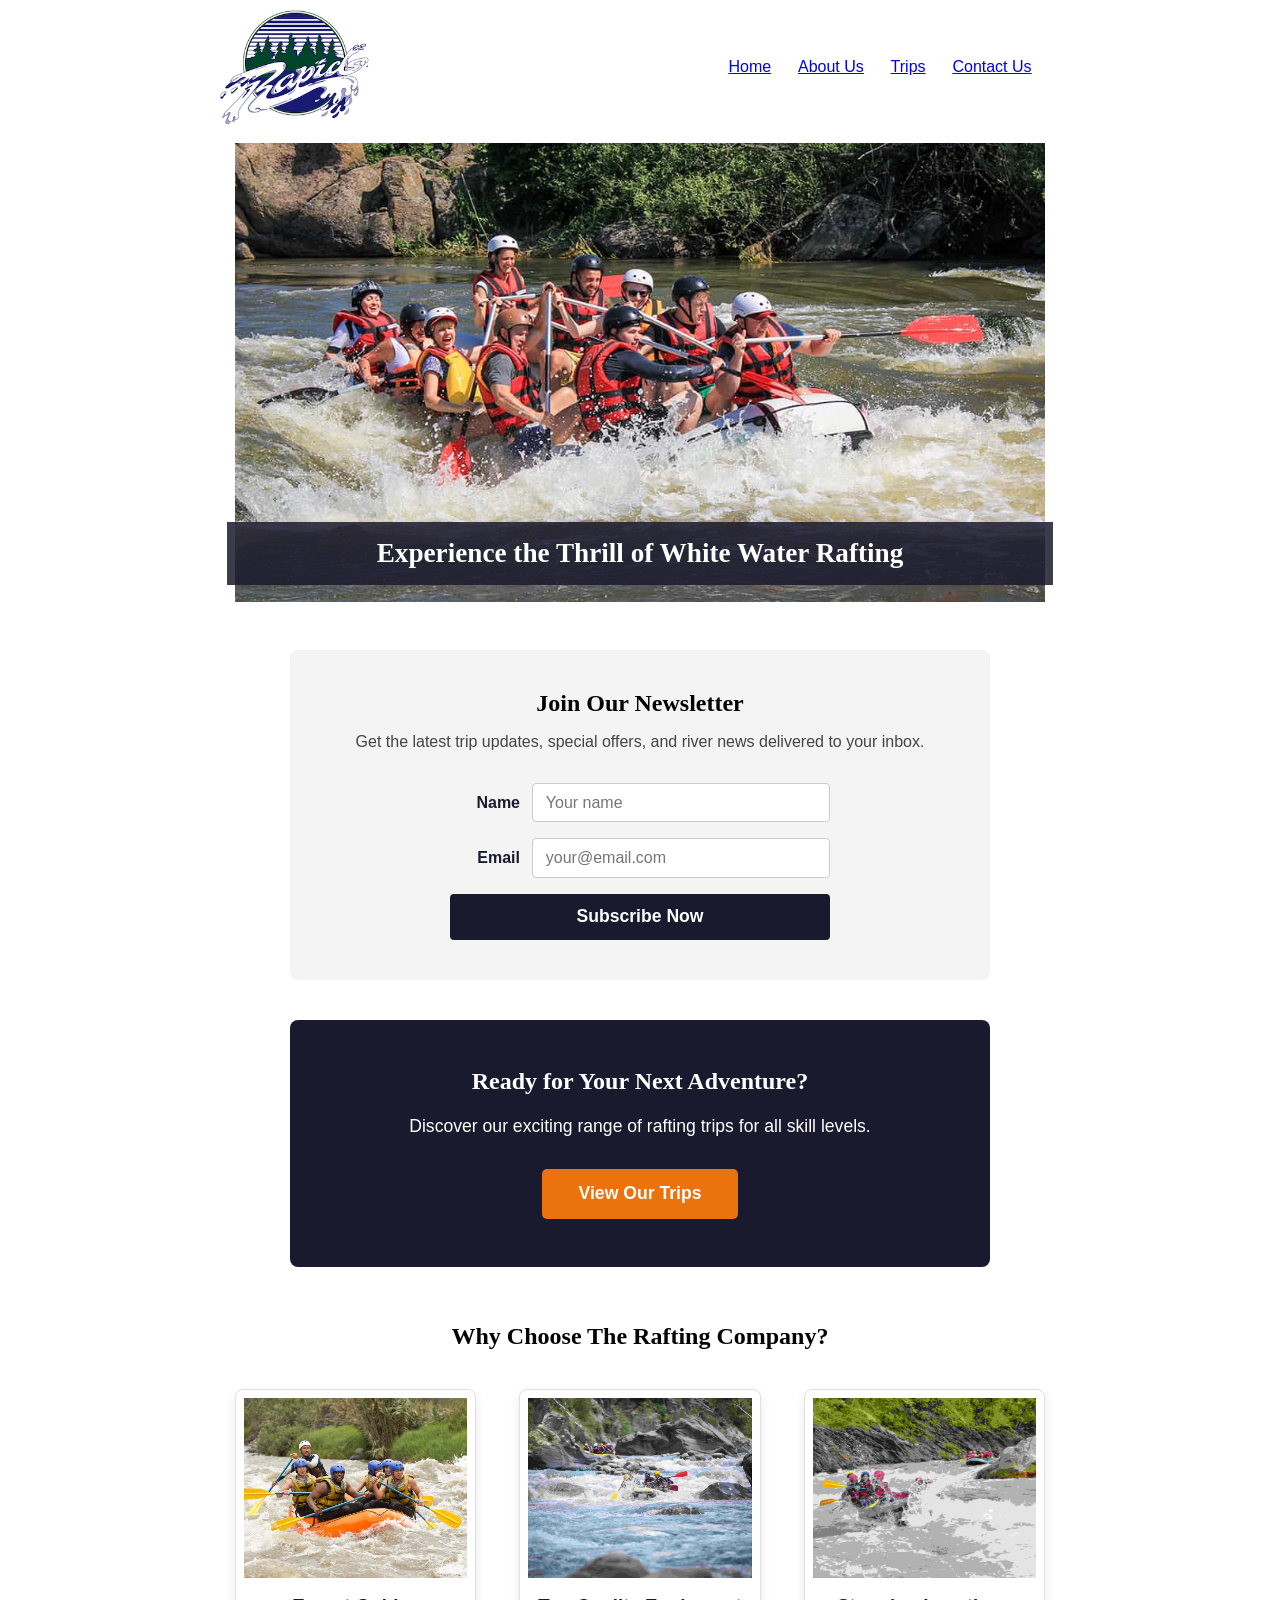
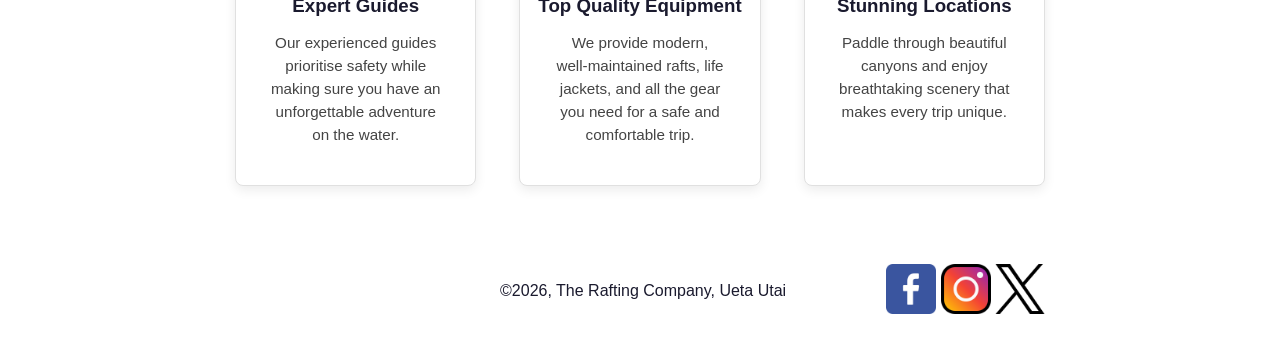
==== wwr/index.html @ 4900971e "2254" ====
<!DOCTYPE html>
<html lang="en-US">

<head>
    <meta charset="UTF-8">
    <meta name="viewport" content="width=device-width, initial-scale=1.0">
    <meta name="description"
      content="White water rafting adventures with The Rafting Company. Book exciting trips, stay safe, and experience the thrill of the river.">
    <meta name="author" content="Ueta Sam Utai">
    <title>Home - The Rafting Company</title>
    <link rel="stylesheet" href="styles/rafting.css">
</head>

<body>


    <header>
        <img src="images/rafting-logo.jpg" alt="Rafting Logo" width="200">
        <div></div>
        <nav class="ul">
            <ul>
                <li><a href="index.html">Home</a></li>
                <li><a href="about.html">About Us</a></li>
                <li><a href="trips.html">Trips</a></li>
                <li><a href="contact.html">Contact Us</a></li>
            </ul>
        </nav>
    </header>

    <main>


        <section class="hero">
            <img src="images/rafting-div.jpg" alt="White water rafting on the river">
            <h1>Experience the Thrill of White Water Rafting</h1>
        </section>


        <section class="newsletter">
            <h2>Join Our Newsletter</h2>
            <p>Get the latest trip updates, special offers, and river news delivered to your inbox.
            </p>
            <form class="newsletter-form" action="#" method="get">
                <div class="form-row">
                    <label for="newsletter-name">Name</label>
                    <input type="text" id="newsletter-name" name="name" placeholder="Your name"
                      required>
                </div>
                <div class="form-row">
                    <label for="newsletter-email">Email</label>
                    <input type="email" id="newsletter-email" name="email"
                      placeholder="your@email.com" required>
                </div>
                <button type="submit">Subscribe Now</button>
            </form>
        </section>


        <section class="cta">
            <h2>Ready for Your Next Adventure?</h2>
            <p>Discover our exciting range of rafting trips for all skill levels.</p>
            <a href="trips.html" class="cta-button">View Our Trips</a>
        </section>

        <section class="features">
            <h2>Why Choose The Rafting Company?</h2>
            <div class="features-grid">
                <article>
                    <img src="images/happy-rafting.jpg" alt="Happy rafters on the river">
                    <h3>Expert Guides</h3>
                    <p>Our experienced guides prioritise safety while making sure you have an
                        unforgettable adventure on the water.</p>
                </article>
                <article>
                    <img src="images/family-fun.jpg" alt="Quality rafting equipment">
                    <h3>Top Quality Equipment</h3>
                    <p>We provide modern, well-maintained rafts, life jackets, and all the gear you
                        need for a safe and comfortable trip.</p>
                </article>
                <article>
                    <img src="images/half-day.jpg" alt="Scenic river views" width="200">
                    <h3>Stunning Locations</h3>
                    <p>Paddle through beautiful canyons and enjoy breathtaking scenery that makes
                        every trip unique.</p>
                </article>
            </div>
        </section>

    </main>


    <footer>
        <p class="p1">&copy;2026, The Rafting Company, Ueta Utai</p>
        <nav class="socialmedia">
            <a href="https://facebook.com">
                <img src="images/facebook.png" alt="Facebook Logo" width="50">
            </a>
            <a href="https://instagram.com">
                <img src="images/instagram.png" alt="Instagram Logo" width="50">
            </a>
            <a href="https://x.com">
                <img src="images/twitter.png" alt="X Logo" width="50">
            </a>
        </nav>
    </footer>

</body>

</html>
---- wwr/styles/rafting.css ----
* {
    margin: 0;
    padding: 0;
    box-sizing: border-box;
}

:root {
    --primary-color: #020202;
    --secondary-color: #ec720e;
    --accent1-color: #1a1a2e;
    --accent2-color: #fcfcfc;
    --heading-font: "Times New Roman", "Georgia", serif;
    --body-font: Arial, Helvetica, sans-serif;
}

body {
    font-family: var(--body-font);
    color: #1a1a2e;
}

header,
main,
footer {
    width: 840px;
    margin: 10px;
    margin-top: 10px;
    margin-left: auto;
    margin-right: auto;
}

h1,
h2 {
    font-family: var(--heading-font);
    color: var(--primary-color);
    width: 100%;
}

nav,
section,
p,
article {
    margin: 7px;
    padding: 8px;
}

.socialmedia a {
    text-decoration: none;
    color: var(--secondary-color);
}

.hero {
    position: relative;
}

.hero img {
    position: ab;
    display: block;
    width: 100%;
    height: 75%;
}

h1 {
    position: absolute;
    bottom: 380px;
    width: 100%;
    padding: 15px;
    text-align: center;
    opacity: 0.7;
    background-color: var(--accent1-color);
    color: #fcf9f9;
    display: grid;
}

article {
    position: absolute;
    width: 97%;
    border: 1px;
    bottom: 7px;
    color: #fcf9f9;
    background-color: var(--accent1-color);
}

h2 {
    top: 5px;
    width: 100%;
    margin: 0;
    padding: 20px;
    text-align: center;
    background-color: var(--accent1-color);
    color: #fcf9f9;
}

.hero article img {
    position: relative;
    bottom: 7px;
    float: right;
    padding: 15px;
    width: 160px;
    border: 1px;
}

.hero article {
    position: absolute;
    color: var(--accent2-color);
}

header {
    display: grid;
    grid-template-columns: 120px 1fr 1fr;
    align-items: center;
}

.ul ul {
    display: flex;
    list-style-type: none;
    max-width: 900px;
    justify-content: space-around;
    align-content: center;
}

header img {
    width: 150px;
    height: auto;
}

.figures {
    display: grid;
    grid-template-columns: 1fr 1fr 1fr 1fr 1fr;
    gap: 20px;
    width: 100%;
    margin: 0 auto;
}

footer {
    display: flex;
    justify-content: right;
    gap: 70px;
    align-items: center;
}

.serve {
    max-width: 900px;
    margin: 40px auto;
    text-align: center;
}

.adventure h2 {
    margin-bottom: 25px;
}

.figures figure {
    display: flex;
    flex-direction: column;
    align-items: center;
}

.figures img {
    width: 100%;
    height: 110px;
    object-fit: cover;
    display: block;
}

.figures figcaption {
    margin-top: 8px;
    text-align: center;
    font-size: 0.9rem;
}

.contact-info {
    text-align: center;
    margin: 2rem auto 1.5rem;
    padding: 0 1rem;
}

.contact-info h1 {
    position: static;
    background: none;
    color: var(--primary-color);
    padding: 0;
    margin-bottom: 0.75rem;
    font-size: 1.8rem;
}

.contact-info p {
    line-height: 1.7;
    color: #333;
    margin: 0;
}

.contact-layout {
    display: grid;
    grid-template-columns: 1fr 1fr;
    gap: 2.5rem;
    margin: 0 auto 2.5rem;
    align-items: start;
}

.map iframe {
    width: 100%;
    height: 400px;
    border: 1px solid #ccc;
    display: block;
}

.contact-form {
    display: flex;
    flex-direction: column;
    gap: 1rem;
}

.form-row {
    display: grid;
    grid-template-columns: 140px 1fr;
    align-items: center;
    gap: 0.75rem;
}

.form-row label {
    text-align: right;
    font-weight: 600;
    color: #1a1a2e;
}

.contact-form input[type="text"],
.contact-form input[type="email"],
.contact-form textarea {
    width: 100%;
    padding: 0.55rem 0.7rem;
    font-size: 1rem;
    border: 1px solid #bbb;
    border-radius: 4px;
    font-family: var(--body-font);
}

.contact-form textarea {
    resize: horizontal;
    min-width: 100px;

}

.purpose-row {
    align-items: start;
}

.purpose-row > label {
    text-align: right;
    color: #1a1a2e;
    line-height: 1.5;
    padding-top: 0.15rem;
}

.radio-group {
    display: flex;
    flex-direction: column;
    gap: 1rem;
}

.radio-group label {
    display: flex;
    align-items: center;
    font-weight: normal;
    margin: 0;
}

.radio-group input[type="radio"] {
    margin-right: 0.5rem;
    transform: scale(1.15);
}

.checkbox-row {
    margin-left: 140px;
}

.checkbox-row label {
    font-weight: normal;

}

.checkbox-row input[type="checkbox"] {
    margin-right: 0.4rem;
}

.contact-form button {
    margin-left: 140px;
    background-color: var(--accent1-color);
    color: #fff;
    padding: 0.75rem 10rem;
    border: none;
    font-size: 1.1rem;

}

.contact-form button:hover {
    background-color: var(--secondary-color);
}

.employees {
    display: grid;
    grid-template-columns: repeat(3, 1fr);
    gap: 2rem;
    margin-top: 1.5rem;
}

.employees figure {
    display: flex;
    flex-direction: column;
    align-items: center;
}

.employees img {
    width: 140px;
    height: 140px;
    object-fit: cover;
    border-radius: 6px;
    background-color: #ddd;
    border: 1px solid #ccc;
}

.employees figcaption {
    margin-top: 0.6rem;
    font-size: 0.95rem;
    font-weight: 600;
    color: #1a1a2e;
}

/* HOME PAGE STYLES  */

.features-grid article,
.newsletter,
.cta {
    position: static;
    width: auto;
    bottom: auto;
    background-color: transparent;
    color: inherit;
    border: none;

}

/* Hero for Home page */
.hero {
    position: relative;
    margin-bottom: 2.5rem;
}

.hero img {
    display: block;
    width: 100%;
    height: auto;
    position: static;
}

.hero h1 {
    position: absolute;
    bottom: 25px;
    left: 0;
    width: 100%;
    margin: 0;
    padding: 1rem 1.5rem;
    text-align: center;
    background-color: rgba(26, 26, 46, 0.85);
    color: white;
    font-size: 1.7rem;
    opacity: 1;
}

/* Newsletter */
.newsletter {
    background-color: #f4f4f4;
    padding: 2.5rem 2rem;
    margin: 2rem auto;
    border-radius: 8px;
    text-align: center;
    max-width: 700px;
}

.newsletter h2 {
    background: none;
    color: var(--primary-color);
    margin-bottom: 0.5rem;
    padding: 0;
}

.newsletter p {
    margin-bottom: 1.5rem;
    color: #444;
}

.newsletter-form {
    display: flex;
    flex-direction: column;
    gap: 1rem;
    max-width: 380px;
    margin: 1.5rem auto 0;
}

.newsletter-form .form-row {
    display: flex;
    align-items: center;
    gap: 0.75rem;
}

.newsletter-form label {
    width: 70px;
    text-align: right;
    font-weight: 600;
}

.newsletter-form input {
    flex: 1;
    padding: 0.6rem 0.8rem;
    border: 1px solid #ccc;
    border-radius: 4px;
    font-size: 1rem;
}

.newsletter-form button {
    background-color: var(--accent1-color);
    color: white;
    border: none;
    padding: 0.8rem;
    font-size: 1.1rem;
    font-weight: 600;
    border-radius: 4px;
    cursor: pointer;
}

.newsletter-form button:hover {
    background-color: var(--secondary-color);
}

/* Call to Action */
.cta {
    background-color: var(--accent1-color);
    color: white;
    text-align: center;
    padding: 3rem 2rem;
    margin: 2.5rem auto;
    border-radius: 8px;
    max-width: 700px;
}

.cta h2 {
    background: none;
    color: white;
    margin-bottom: 0.8rem;
    padding: 0;
}

.cta p {
    margin-bottom: 1.5rem;
    font-size: 1.1rem;
    color: white;
}

.cta-button {
    display: inline-block;
    background-color: var(--secondary-color);
    color: white;
    text-decoration: none;
    padding: 0.9rem 2.3rem;
    border-radius: 5px;
    font-weight: 600;
    font-size: 1.1rem;
}

.cta-button:hover {
    background-color: #d45f00;
}

/* Features Grid */
.features {
    margin: 3rem auto;
    max-width: 900px;
}

.features h2 {
    background: none;
    color: var(--primary-color);
    text-align: center;
    margin-bottom: 2rem;
    padding: 0;
}

.features-grid {
    display: grid;
    grid-template-columns: repeat(3, 1fr);
    gap: 1.8rem;
}

.features-grid article {
    background: white;
    border: 1px solid #e0e0e0;
    border-radius: 8px;
    overflow: hidden;
    box-shadow: 0 4px 12px rgba(0, 0, 0, 0.08);
    text-align: center;
    display: flex;
    flex-direction: column;
    color: inherit;
}

.features-grid img {
    width: 100%;
    height: 180px;
    object-fit: cover;
    display: block;
}

.features-grid h3 {
    margin: 1.1rem 0 0.5rem;
    color: var(--accent1-color);
}

.features-grid p {
    padding: 0 1.2rem 1.5rem;
    font-size: 0.95rem;
    line-height: 1.5;
    color: #444;
}

/* TRIPS PAGE STYLES*/

.page-title {
    text-align: center;
    margin: 2rem auto 2.5rem;
    max-width: 700px;
}

.page-title h1 {
    position: static;
    background: none;
    color: var(--primary-color);
    opacity: 1;
    padding: 0;
    margin-bottom: 0.75rem;
    font-size: 2rem;
}

.page-title p {
    color: #444;
    font-size: 1.1rem;
}

/* Trip Cards Layout */
.trip-list {
    display: flex;
    flex-direction: column;
    gap: 2rem;
    margin-bottom: 3rem;
}

.trip-card {
    display: grid;
    grid-template-columns: 280px 1fr;
    gap: 1.5rem;
    background: white;
    border: 1px solid #e0e0e0;
    border-radius: 8px;
    overflow: hidden;
    box-shadow: 0 4px 12px rgba(0, 0, 0, 0.08);
    position: static;
    width: auto;
    bottom: auto;
    color: inherit;
    background-color: white;
}

.trip-card img {
    width: 100%;
    height: 100%;
    object-fit: cover;
    display: block;
    min-height: 200px;
}

.trip-content {
    padding: 1.5rem 1.5rem 1.5rem 0;
    display: flex;
    flex-direction: column;
    justify-content: center;
}

.trip-content h2 {
    background: none;
    color: var(--accent1-color);
    text-align: left;
    padding: 0;
    margin: 0 0 0.75rem 0;
    font-size: 1.4rem;
}

.trip-content p {
    margin-bottom: 0.6rem;
    line-height: 1.5;
    color: #444;
}

/* Trips Table */
.trips-table-section {
    margin: 3rem auto;
    max-width: 840px;
}

.trips-table-section h2 {
    background: none;
    color: var(--primary-color);
    text-align: center;
    margin-bottom: 1.5rem;
    padding: 0;
}

.trips-table {
    width: 100%;
    border-collapse: collapse;
    background: white;
    box-shadow: 0 4px 12px rgba(0, 0, 0, 0.08);
    border-radius: 8px;
    overflow: hidden;
}

.trips-table th,
.trips-table td {
    padding: 0.9rem 1rem;
    text-align: left;
    border-bottom: 1px solid #e0e0e0;
}

.trips-table th {
    background-color: var(--accent1-color);
    color: white;
    font-weight: 600;
}

.trips-table tr:last-child td {
    border-bottom: none;
}

.trips-table tr:hover {
    background-color: #f8f8f8;
}
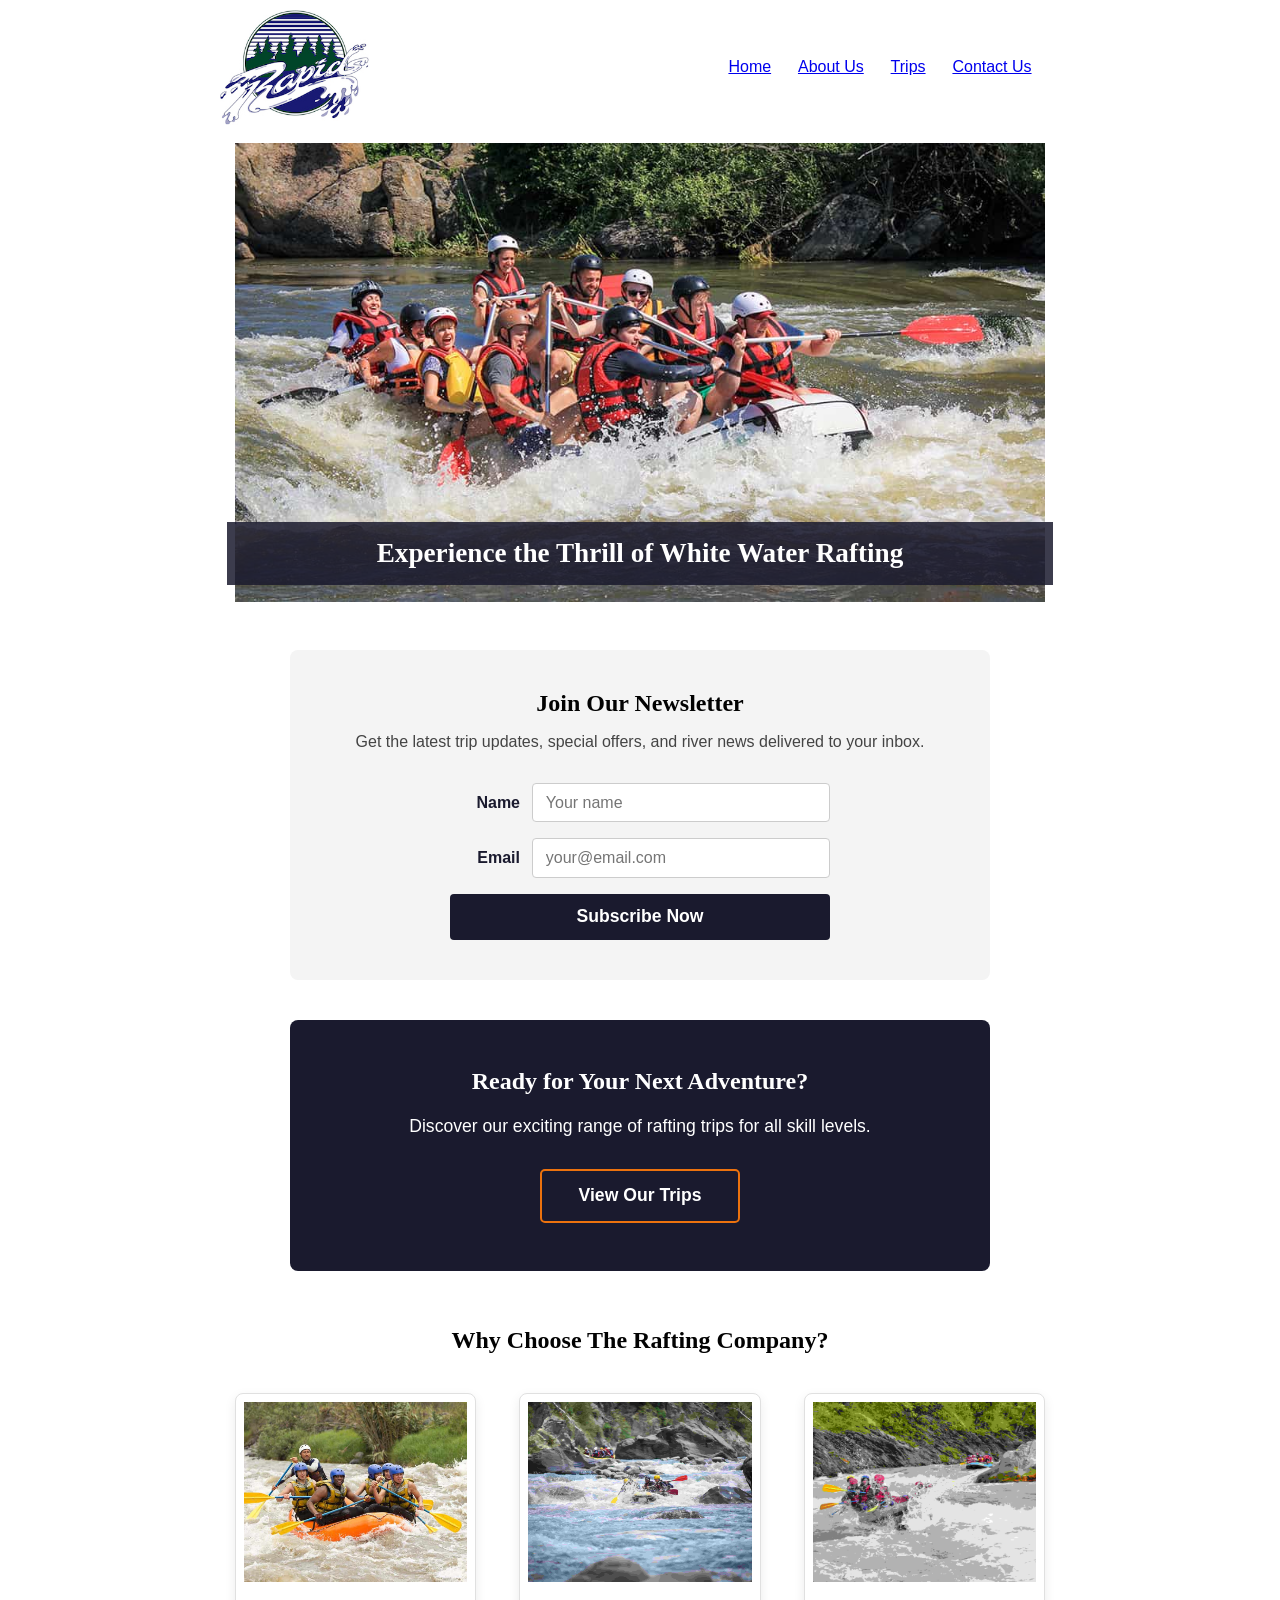
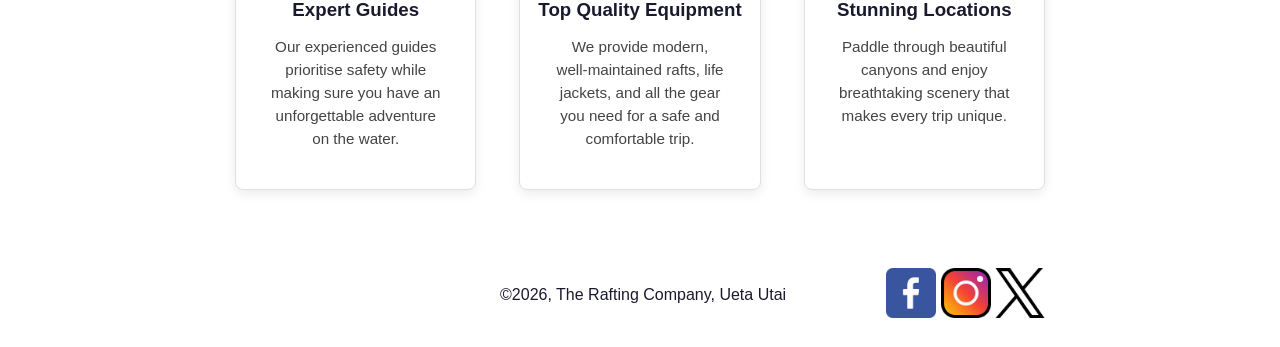
==== commit 0c7205a8: "1535" ====
--- a/wwr/index.html
+++ b/wwr/index.html
@@ -7,7 +7,7 @@
     <meta name="description"
       content="White water rafting adventures with The Rafting Company. Book exciting trips, stay safe, and experience the thrill of the river.">
     <meta name="author" content="Ueta Sam Utai">
-    <title>Home - The Rafting Company</title>
+    <title>Home | The Rafting Company</title>
     <link rel="stylesheet" href="styles/rafting.css">
 </head>
 
--- a/wwr/styles/rafting.css
+++ b/wwr/styles/rafting.css
@@ -53,10 +53,9 @@
 }
 
 .hero img {
-    position: ab;
     display: block;
     width: 100%;
-    height: 75%;
+    height: auto;
 }
 
 h1 {
@@ -456,17 +455,20 @@
 
 .cta-button {
     display: inline-block;
-    background-color: var(--secondary-color);
-    color: white;
+    background-color: #1a1a2e;
+    color: #ffffff;
     text-decoration: none;
     padding: 0.9rem 2.3rem;
     border-radius: 5px;
     font-weight: 600;
     font-size: 1.1rem;
+    border: 2px solid #ec720e;
 }
 
 .cta-button:hover {
-    background-color: #d45f00;
+    background-color: #ec720e;
+    color: #ffffff;
+    border-color: #ec720e;
 }
 
 /* Features Grid */
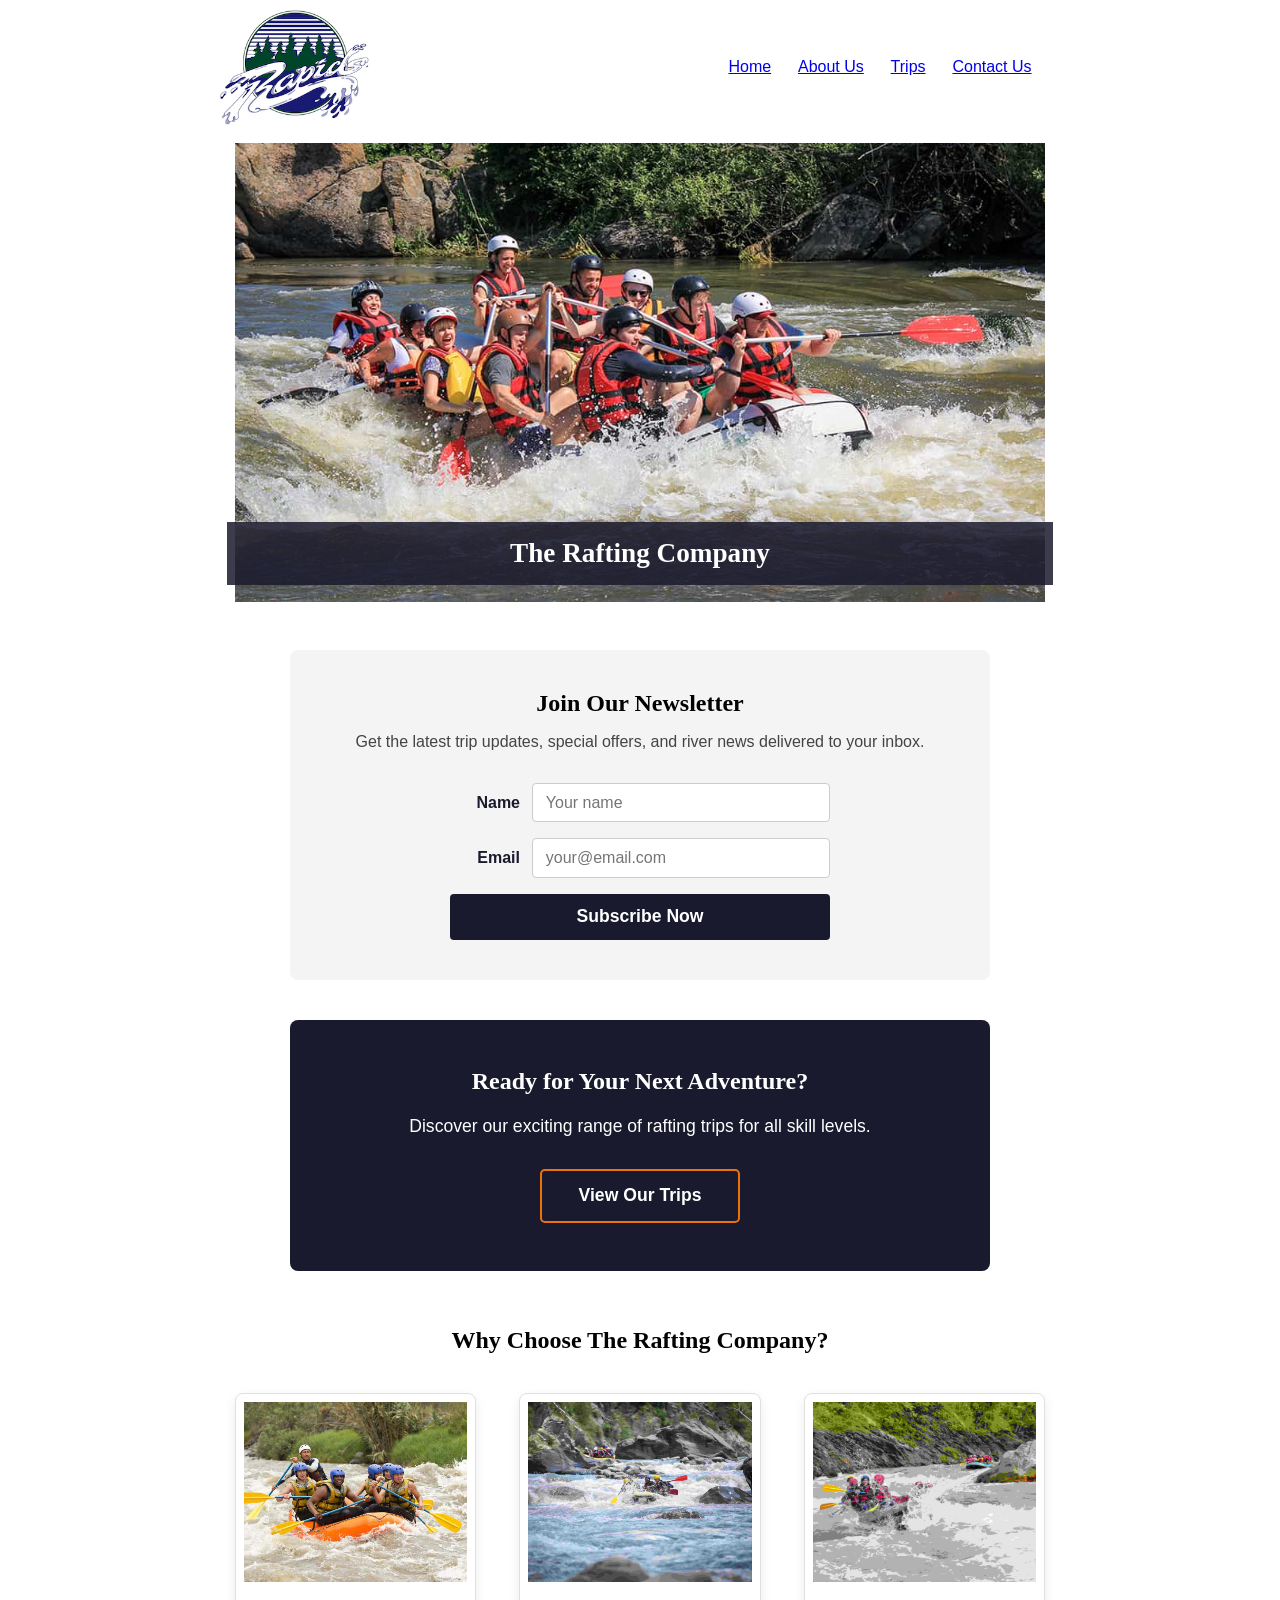
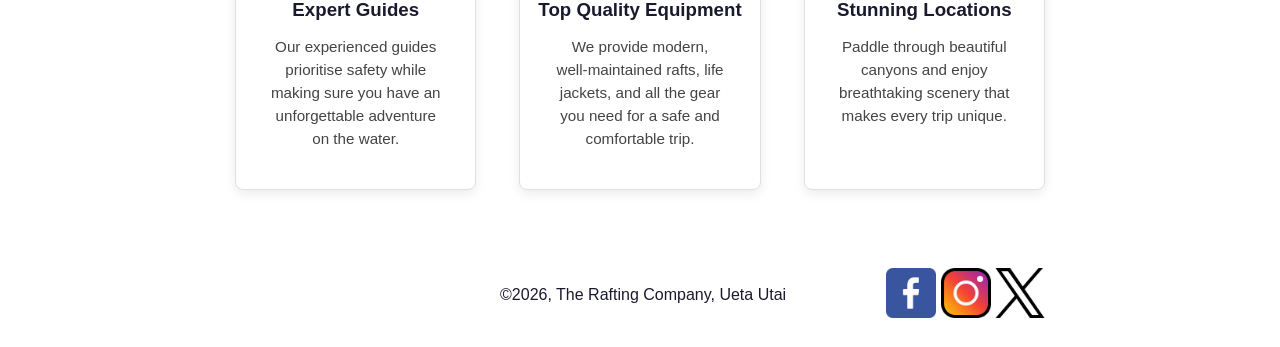
==== commit 0163f603: "1605" ====
--- a/wwr/index.html
+++ b/wwr/index.html
@@ -5,7 +5,7 @@
     <meta charset="UTF-8">
     <meta name="viewport" content="width=device-width, initial-scale=1.0">
     <meta name="description"
-      content="White water rafting adventures with The Rafting Company. Book exciting trips, stay safe, and experience the thrill of the river.">
+      content="Experience the thrill of white water rafting with The Rafting Company. Safe, guided adventures for all skill levels on beautiful free-flowing rivers.">
     <meta name="author" content="Ueta Sam Utai">
     <title>Home | The Rafting Company</title>
     <link rel="stylesheet" href="styles/rafting.css">
@@ -32,7 +32,7 @@
 
         <section class="hero">
             <img src="images/rafting-div.jpg" alt="White water rafting on the river">
-            <h1>Experience the Thrill of White Water Rafting</h1>
+            <h1>The Rafting Company</h1>
         </section>
 
 
--- a/wwr/styles/rafting.css
+++ b/wwr/styles/rafting.css
@@ -60,7 +60,7 @@
 
 h1 {
     position: absolute;
-    bottom: 380px;
+    bottom: 100px;
     width: 100%;
     padding: 15px;
     text-align: center;
